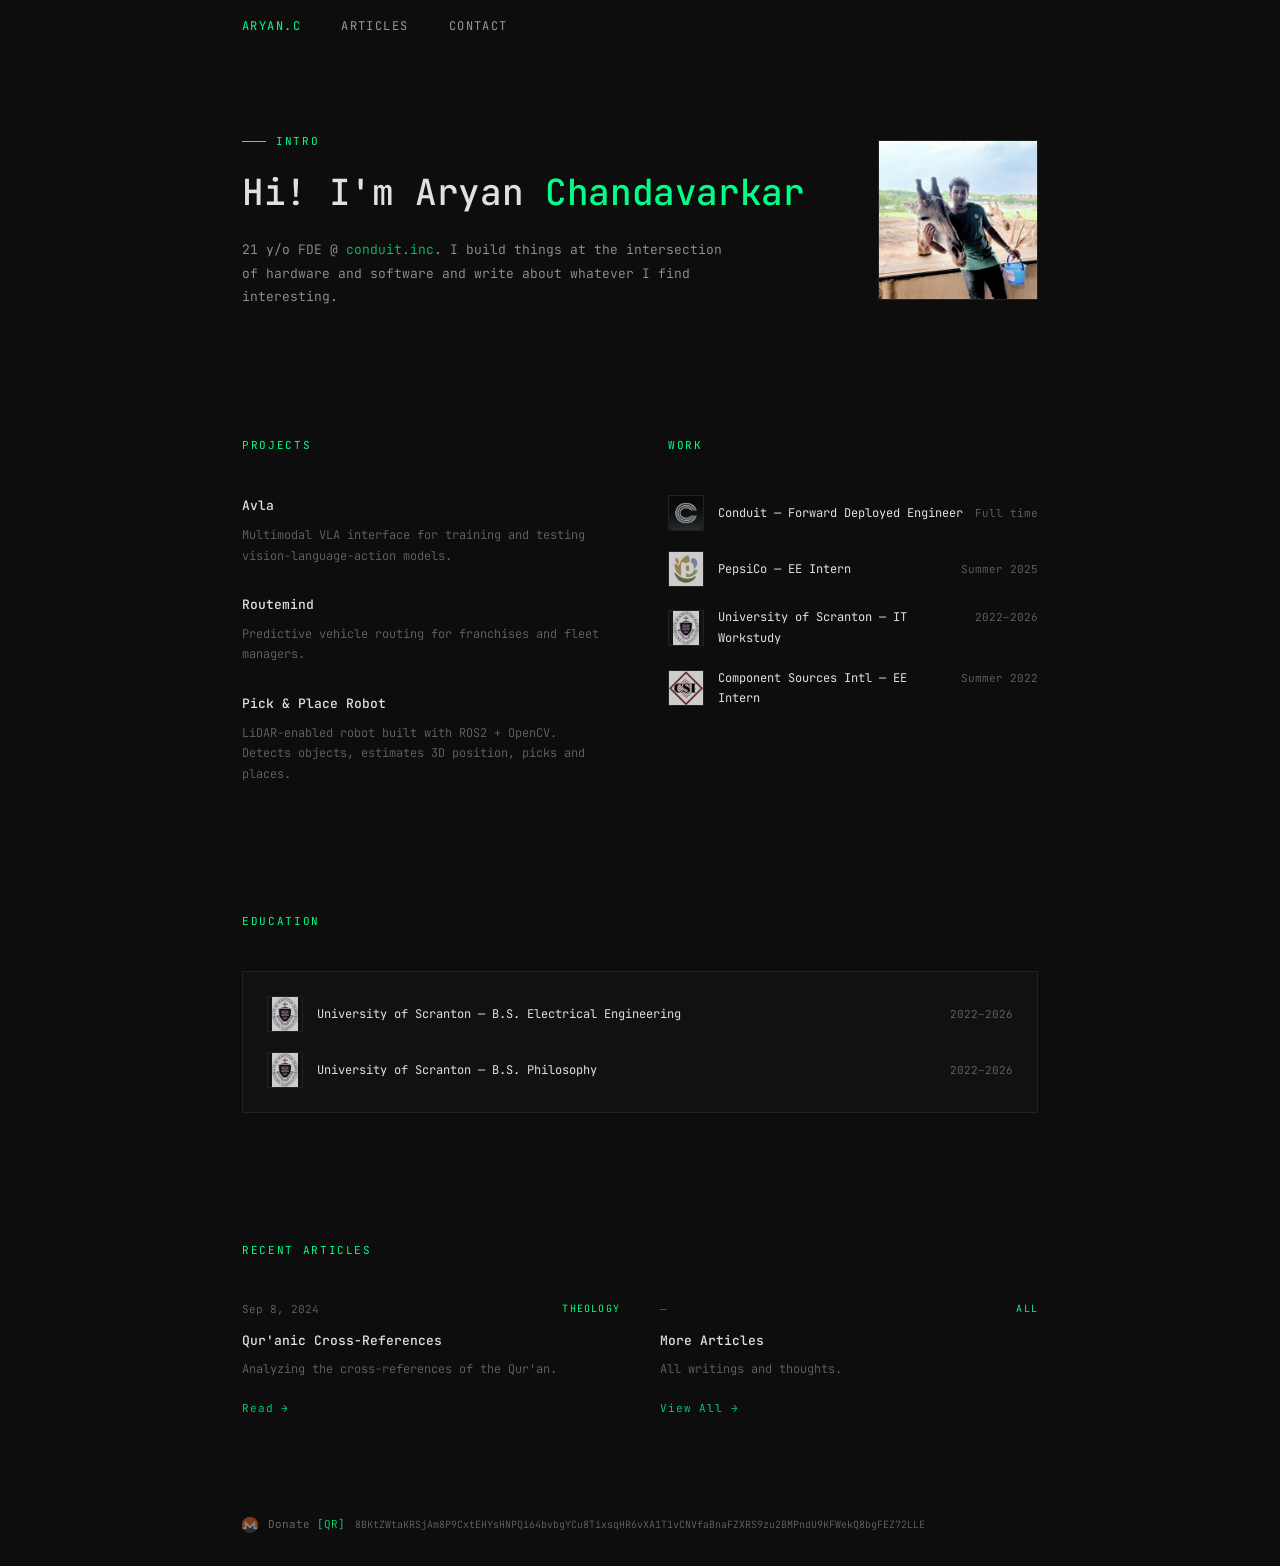
==== index.html @ 4fc1047e "index more friendly lol" ====
<!DOCTYPE html>
<html lang="en">
<head>
    <meta charset="UTF-8">
    <meta name="viewport" content="width=device-width, initial-scale=1.0">
    <title>Aryan Chandavarkar</title>
    <link rel="stylesheet" href="styles.css">
</head>
<body>
    <nav class="top-nav">
        <ul>
            <li><a href="index.html">aryan.c</a></li>
            <li><a href="articles">Articles</a></li>
            <li><a href="contact">Contact</a></li>
        </ul>
    </nav>
    <main>
        <section class="hero">
            <div class="hero-content">
                <div class="hero-text">
                    <div class="hero-label">intro</div>
                    <h1>Hi! I'm Aryan <span>Chandavarkar</span></h1>
                    <p class="hero-description">21 y/o FDE @ <a href="https://conduit.inc">conduit.inc</a>. I build things at the intersection of hardware and software and write about whatever I find interesting.</p>


                </div>
                <div class="hero-image">
                    <img src="giraffepic.jpg" alt="Aryan Chandavarkar" class="profile-pic">
                </div>
            </div>
        </section>

        <section class="projects-work-section">
            <div class="projects-work-grid">
                <div class="projects-section">
                    <div class="section-header">
                        <span class="section-label">Projects</span>
                    </div>
                    <div class="project-list">
                        <div class="project-item">
                            <h3><a href="https://avla.ai">Avla</a></h3>
                            <p class="project-description">Multimodal VLA interface for training and testing vision-language-action models.</p>
                        </div>
                        <div class="project-item">
                            <h3><a href="https://routemind.org">Routemind</a></h3>
                            <p class="project-description">Predictive vehicle routing for franchises and fleet managers.</p>
                        </div>
                        <div class="project-item">
                            <h3>Pick & Place Robot</h3>
                            <p class="project-description">LiDAR-enabled robot built with ROS2 + OpenCV. Detects objects, estimates 3D position, picks and places.</p>
                        </div>
                    </div>
                </div>

                <div class="work-section">
                    <div class="section-header">
                        <span class="section-label">Work</span>
                    </div>
                    <div class="work-list">
                        <div class="work-item">
                            <div class="work-logo">
                                <img src="conduitlogo.png" alt="Conduit">
                            </div>
                            <div class="work-content">
                                <div class="work-title-row">
                                    <span class="work-company-title">Conduit — Forward Deployed Engineer</span>
                                    <span class="work-date">Full time</span>
                                </div>
                            </div>
                        </div>
                        <div class="work-item">
                            <div class="work-logo">
                                <img src="pepsilogo.jpg" alt="PepsiCo">
                            </div>
                            <div class="work-content">
                                <div class="work-title-row">
                                    <span class="work-company-title">PepsiCo — EE Intern</span>
                                    <span class="work-date">Summer 2025</span>
                                </div>
                            </div>
                        </div>
                        <div class="work-item">
                            <div class="work-logo">
                                <img src="uofslogo.jpg" alt="University of Scranton">
                            </div>
                            <div class="work-content">
                                <div class="work-title-row">
                                    <span class="work-company-title">University of Scranton — IT Workstudy</span>
                                    <span class="work-date">2022–2026</span>
                                </div>
                            </div>
                        </div>
                        <div class="work-item">
                            <div class="work-logo">
                                <img src="csilogo.jpg" alt="Component Sources International">
                            </div>
                            <div class="work-content">
                                <div class="work-title-row">
                                    <span class="work-company-title">Component Sources Intl — EE Intern</span>
                                    <span class="work-date">Summer 2022</span>
                                </div>
                            </div>
                        </div>
                    </div>
                </div>
            </div>
        </section>

        <section class="education-section">
            <div class="section-header">
                <span class="section-label">Education</span>
            </div>
            <div class="education-box">
                <div class="work-list">
                    <div class="work-item">
                        <div class="work-logo">
                            <img src="uofslogo.jpg" alt="University of Scranton">
                        </div>
                        <div class="work-content">
                            <div class="work-title-row">
                                <span class="work-company-title">University of Scranton — B.S. Electrical Engineering</span>
                                <span class="work-date">2022–2026</span>
                            </div>
                        </div>
                    </div>
                    <div class="work-item">
                        <div class="work-logo">
                            <img src="uofslogo.jpg" alt="University of Scranton">
                        </div>
                        <div class="work-content">
                            <div class="work-title-row">
                                <span class="work-company-title">University of Scranton — B.S. Philosophy</span>
                                <span class="work-date">2022–2026</span>
                            </div>
                        </div>
                    </div>
                </div>
            </div>
        </section>

        <section class="recent-articles">
            <div class="section-header">
                <span class="section-label">Recent Articles</span>
            </div>
            <div class="articles-grid">
                <article class="article-card">
                    <div class="article-meta">
                        <span class="article-date">Sep 8, 2024</span>
                        <span class="article-category">Theology</span>
                    </div>
                    <h3><a href="articles/theology/Quranic/QuranicCrossReferences.html">Qur'anic Cross-References</a></h3>
                    <p>Analyzing the cross-references of the Qur'an.</p>
                    <a href="articles/theology/Quranic/QuranicCrossReferences.html" class="read-more">Read →</a>
                </article>
                <article class="article-card">
                    <div class="article-meta">
                        <span class="article-date">—</span>
                        <span class="article-category">All</span>
                    </div>
                    <h3><a href="articles">More Articles</a></h3>
                    <p>All writings and thoughts.</p>
                    <a href="articles" class="read-more">View All →</a>
                </article>
            </div>
        </section>
    </main>

    <footer class="thin-footer">
        <div class="footer-content">
            <div class="wallet-box">
                <img src="monero_logo.png" alt="XMR" class="monero-logo">
                <span>Donate <a href="XMRQRCode">[QR]</a></span>
                <span class="monero-text">8BKtZWtaKRSjAm8P9CxtEHYsHNPQi64bvbgYCu8TixsqHR6vXA1T1vCNVfaBnaFZXRS9zu2BMPndU9KFWekQ8bgFEZ72LLE</span>
            </div>
        </div>
    </footer>
</body>
</html>
---- styles.css ----
@import url('https://fonts.googleapis.com/css2?family=JetBrains+Mono:wght@300;400;500;700&display=swap');

*, *::before, *::after {
    box-sizing: border-box;
    margin: 0;
    padding: 0;
}

:root {
    --bg: #0d0d0d;
    --surface: #111111;
    --border: #222222;
    --accent: #00ff88;
    --accent-dim: #00cc66;
    --text: #e0e0e0;
    --text-muted: #666666;
    --text-dim: #999999;
    --font: 'JetBrains Mono', 'Courier New', monospace;
}

body {
    font-family: var(--font);
    background-color: var(--bg);
    color: var(--text);
    margin: 0;
    padding: 0;
    display: flex;
    flex-direction: column;
    min-height: 100vh;
    line-height: 1.7;
    font-size: 14px;
}

.container {
    max-width: 860px;
    margin: 0 auto;
    padding: 0 32px;
}

/* Nav */
.top-nav {
    background-color: var(--bg);
    position: sticky;
    top: 0;
    z-index: 1000;
}

.top-nav ul {
    list-style: none;
    display: flex;
    align-items: center;
    max-width: 860px;
    margin: 0 auto;
    padding: 0 32px;
}

.top-nav ul li a {
    color: var(--text-dim);
    text-decoration: none;
    display: block;
    padding: 16px 20px;
    font-size: 12px;
    font-weight: 400;
    letter-spacing: 0.12em;
    text-transform: uppercase;
    transition: color 0.15s ease;
}

.top-nav ul li a:hover {
    color: var(--accent);
}

.top-nav ul li:first-child a {
    padding-left: 0;
    color: var(--accent);
}

/* Main */
main {
    flex: 1;
}

/* Hero */
.hero {
    padding: 80px 32px 64px;
    max-width: 860px;
    margin: 0 auto;
}

.hero-content {
    display: grid;
    grid-template-columns: 1fr auto;
    gap: 64px;
    align-items: center;
}

.hero-label {
    font-size: 11px;
    letter-spacing: 0.15em;
    text-transform: uppercase;
    color: var(--accent);
    margin-bottom: 20px;
    display: flex;
    align-items: center;
    gap: 10px;
}

.hero-label::before {
    content: '';
    display: inline-block;
    width: 24px;
    height: 1px;
    background: var(--accent);
}

.hero-text h1 {
    font-size: 36px;
    font-weight: 500;
    color: var(--text);
    line-height: 1.2;
    margin-bottom: 24px;
    letter-spacing: -0.01em;
}

.hero-text h1 span {
    color: var(--accent);
}

.hero-description {
    font-size: 13px;
    color: var(--text-dim);
    line-height: 1.8;
    max-width: 480px;
    font-weight: 300;
}

.hero-description a {
    color: var(--accent-dim);
    text-decoration: none;
    transition: color 0.15s ease;
}

.hero-description a:hover {
    color: var(--accent);
}

.hero-image {
    flex-shrink: 0;
}

.profile-pic {
    width: 160px;
    height: 160px;
    object-fit: cover;
    border: 1px solid var(--border);
    display: block;
    filter: grayscale(30%);
}

/* Sections */
.projects-work-section,
.education-section,
.contact-section,
.recent-articles {
    padding: 64px 32px;
    max-width: 860px;
    margin: 0 auto;
}

.contact-section .contact-list {
    margin-top: 0;
}

.section-header {
    display: flex;
    align-items: center;
    gap: 14px;
    margin-bottom: 40px;
}

.section-label {
    font-size: 11px;
    letter-spacing: 0.15em;
    text-transform: uppercase;
    color: var(--accent);
}

.education-box {
    border: 1px solid var(--border);
    background: var(--surface);
    padding: 24px;
}

.projects-work-grid {
    display: grid;
    grid-template-columns: 1fr 1fr;
    gap: 56px;
}

.subsection-title {
    font-size: 11px;
    letter-spacing: 0.12em;
    text-transform: uppercase;
    color: var(--text-muted);
    margin-bottom: 24px;
    font-weight: 400;
}

/* Projects */
.project-list {
    display: flex;
    flex-direction: column;
    gap: 28px;
}

.project-item {
    transition: all 0.15s ease;
}

.project-item h3 {
    font-size: 13px;
    font-weight: 500;
    color: var(--text);
    margin-bottom: 8px;
}

.project-item h3 a {
    color: var(--text);
    text-decoration: none;
    transition: color 0.15s ease;
}

.project-item h3 a:hover {
    color: var(--accent);
}

.project-description {
    font-size: 12px;
    color: var(--text-muted);
    line-height: 1.7;
    font-weight: 300;
}

.project-description a {
    color: var(--accent-dim);
    text-decoration: none;
}

.project-description a:hover {
    color: var(--accent);
}

/* Work */
.work-list {
    display: flex;
    flex-direction: column;
    gap: 20px;
}

.work-item {
    display: flex;
    align-items: center;
    gap: 14px;
    transition: all 0.15s ease;
}

.work-logo {
    width: 36px;
    height: 36px;
    flex-shrink: 0;
    overflow: hidden;
    border: 1px solid var(--border);
    background: var(--surface);
    display: flex;
    align-items: center;
    justify-content: center;
}

.work-logo img {
    width: 100%;
    height: 100%;
    object-fit: contain;
    filter: grayscale(60%) brightness(0.8);
}

.work-content {
    flex: 1;
}

.work-title-row {
    display: flex;
    justify-content: space-between;
    align-items: baseline;
    gap: 12px;
}

.work-company-title {
    font-size: 12px;
    color: var(--text);
    font-weight: 400;
    flex: 1;
}

.work-date {
    font-size: 11px;
    color: var(--text-muted);
    white-space: nowrap;
    font-weight: 300;
}

/* Articles */
.section-title {
    display: none;
}

.articles-grid {
    display: grid;
    grid-template-columns: repeat(auto-fit, minmax(280px, 1fr));
    gap: 40px;
}

.article-card {
    padding: 0;
}

.article-meta {
    display: flex;
    justify-content: space-between;
    align-items: center;
    margin-bottom: 14px;
}

.article-date {
    font-size: 11px;
    color: var(--text-muted);
    font-weight: 300;
}

.article-category {
    font-size: 10px;
    letter-spacing: 0.12em;
    text-transform: uppercase;
    color: var(--accent);
    font-weight: 400;
}

.article-card h3 {
    font-size: 13px;
    font-weight: 500;
    color: var(--text);
    margin-bottom: 10px;
    line-height: 1.4;
}

.article-card h3 a {
    color: var(--text);
    text-decoration: none;
    transition: color 0.15s ease;
}

.article-card h3 a:hover {
    color: var(--accent);
}

.article-card p {
    font-size: 12px;
    color: var(--text-muted);
    margin-bottom: 16px;
    line-height: 1.6;
    font-weight: 300;
}

.read-more {
    font-size: 11px;
    color: var(--accent-dim);
    text-decoration: none;
    letter-spacing: 0.08em;
    transition: color 0.15s ease;
}

.read-more:hover {
    color: var(--accent);
}

/* Footer */
.thin-footer {
    padding: 32px;
    max-width: 860px;
    margin: 0 auto;
    width: 100%;
}

.footer-content {
    display: flex;
    align-items: center;
    gap: 12px;
}

.wallet-box {
    display: flex;
    align-items: center;
    gap: 10px;
    font-size: 11px;
    color: var(--text-muted);
}

.wallet-box img.monero-logo {
    height: 16px;
    opacity: 0.5;
}

.wallet-box a {
    color: var(--accent-dim);
    text-decoration: none;
}

.wallet-box a:hover {
    color: var(--accent);
}

.monero-text {
    font-size: 10px;
    color: var(--text-muted);
    word-break: break-all;
    font-weight: 300;
}

/* Page hero (Articles / Contact headers) */
.page-hero {
    padding: 64px 32px 48px;
    max-width: 860px;
    margin: 0 auto;
}

.page-hero h1 {
    font-size: 28px;
    font-weight: 500;
    color: var(--text);
    letter-spacing: -0.01em;
    margin-bottom: 12px;
}

.page-hero .page-subtitle {
    font-size: 13px;
    color: var(--text-dim);
    font-weight: 300;
    line-height: 1.8;
    max-width: 520px;
}

/* Generic prose page (Books / Contact) */
.prose-page {
    max-width: 860px;
    margin: 0 auto;
    padding: 48px 32px 96px;
}

.prose-page p {
    font-size: 13px;
    color: var(--text-dim);
    line-height: 1.9;
    font-weight: 300;
    margin-bottom: 16px;
}

.prose-page a {
    color: var(--accent-dim);
    text-decoration: none;
}

.prose-page a:hover {
    color: var(--accent);
}

.empty-state {
    font-size: 13px;
    color: var(--text-muted);
    font-weight: 300;
    padding: 24px 0;
    margin-top: 8px;
}

.contact-list {
    display: flex;
    flex-direction: column;
    gap: 18px;
    margin-top: 8px;
}

.contact-item {
    display: flex;
    align-items: baseline;
    gap: 20px;
}

.contact-label {
    font-size: 11px;
    letter-spacing: 0.1em;
    text-transform: uppercase;
    color: var(--text-muted);
    width: 90px;
    flex-shrink: 0;
}

.contact-value a {
    font-size: 13px;
    color: var(--text);
    text-decoration: none;
    transition: color 0.15s ease;
}

.contact-value a:hover {
    color: var(--accent);
}

/* Long-form article page */
.article-page {
    max-width: 720px;
    margin: 0 auto;
    padding: 56px 32px 96px;
}

.article-page .article-meta-top {
    display: flex;
    align-items: center;
    gap: 14px;
    margin-bottom: 24px;
    font-size: 11px;
    color: var(--text-muted);
}

.article-page .back-link {
    font-size: 11px;
    letter-spacing: 0.08em;
    text-transform: uppercase;
    color: var(--accent-dim);
    text-decoration: none;
}

.article-page .back-link:hover {
    color: var(--accent);
}

.article-page h1 {
    font-size: 26px;
    font-weight: 500;
    line-height: 1.35;
    letter-spacing: -0.01em;
    color: var(--text);
    margin-bottom: 40px;
}

.article-page h2 {
    font-size: 15px;
    font-weight: 500;
    color: var(--accent);
    margin-top: 48px;
    margin-bottom: 18px;
}

.article-page p {
    font-size: 13.5px;
    line-height: 1.9;
    color: var(--text-dim);
    font-weight: 300;
    margin-bottom: 20px;
}

.article-page strong {
    color: var(--text);
    font-weight: 500;
}

.article-page a {
    color: var(--accent-dim);
    text-decoration: none;
    border-bottom: 1px solid var(--border);
    transition: color 0.15s ease;
}

.article-page a:hover {
    color: var(--accent);
    border-color: var(--accent);
}

.article-page ul {
    list-style: none;
    margin: 28px 0;
    padding: 20px 24px;
    border: 1px solid var(--border);
    background: var(--surface);
}

.article-page li {
    font-size: 12.5px;
    color: var(--text-dim);
    line-height: 1.8;
    margin-bottom: 10px;
}

.article-page li:last-child {
    margin-bottom: 0;
}

.article-page .article-image {
    width: 100%;
    height: auto;
    display: block;
    border: 1px solid var(--border);
    background: var(--surface);
    padding: 8px;
    margin: 32px 0 10px;
    filter: grayscale(15%);
}

.article-page .image-caption {
    font-size: 11px;
    color: var(--text-muted);
    text-align: center;
    margin-bottom: 8px;
}

.article-page .images-grid {
    display: grid;
    grid-template-columns: 1fr;
    gap: 28px;
    margin: 36px 0;
}

@media (min-width: 700px) {
    .article-page .images-grid {
        grid-template-columns: 1fr 1fr;
    }
}

/* Donation / QR page */
.donate-page {
    max-width: 480px;
    margin: 0 auto;
    padding: 96px 32px;
    text-align: center;
}

.donate-page .qr-image {
    width: 100%;
    max-width: 300px;
    border: 1px solid var(--border);
    background: var(--surface);
    padding: 16px;
    margin: 0 auto 28px;
    display: block;
}

.donate-page .thank-you {
    font-size: 13px;
    color: var(--text-dim);
    font-weight: 300;
    margin-bottom: 20px;
}

.donate-page .wallet-address {
    font-size: 10px;
    color: var(--text-muted);
    word-break: break-all;
    line-height: 1.7;
}

/* Responsive */
@media (max-width: 700px) {
    .container,
    .hero,
    .projects-work-section,
    .education-section,
    .contact-section,
    .recent-articles,
    .page-hero,
    .prose-page,
    .article-page,
    .thin-footer {
        padding-left: 20px;
        padding-right: 20px;
    }

    .article-page h1 {
        font-size: 21px;
    }

    .page-hero h1 {
        font-size: 22px;
    }

    .contact-item {
        flex-direction: column;
        gap: 4px;
    }

    .top-nav ul {
        padding: 0 20px;
    }

    .hero-content {
        grid-template-columns: 1fr;
        gap: 32px;
    }

    .hero-image {
        display: none;
    }

    .hero {
        padding: 48px 20px 40px;
    }

    .hero-text h1 {
        font-size: 26px;
    }

    .projects-work-grid {
        grid-template-columns: 1fr;
        gap: 40px;
    }

    .articles-grid {
        grid-template-columns: 1fr;
    }

    .work-title-row {
        flex-direction: column;
        gap: 4px;
    }

    .thin-footer {
        padding: 24px 20px;
    }

    .footer-content {
        flex-direction: column;
        align-items: flex-start;
    }
}
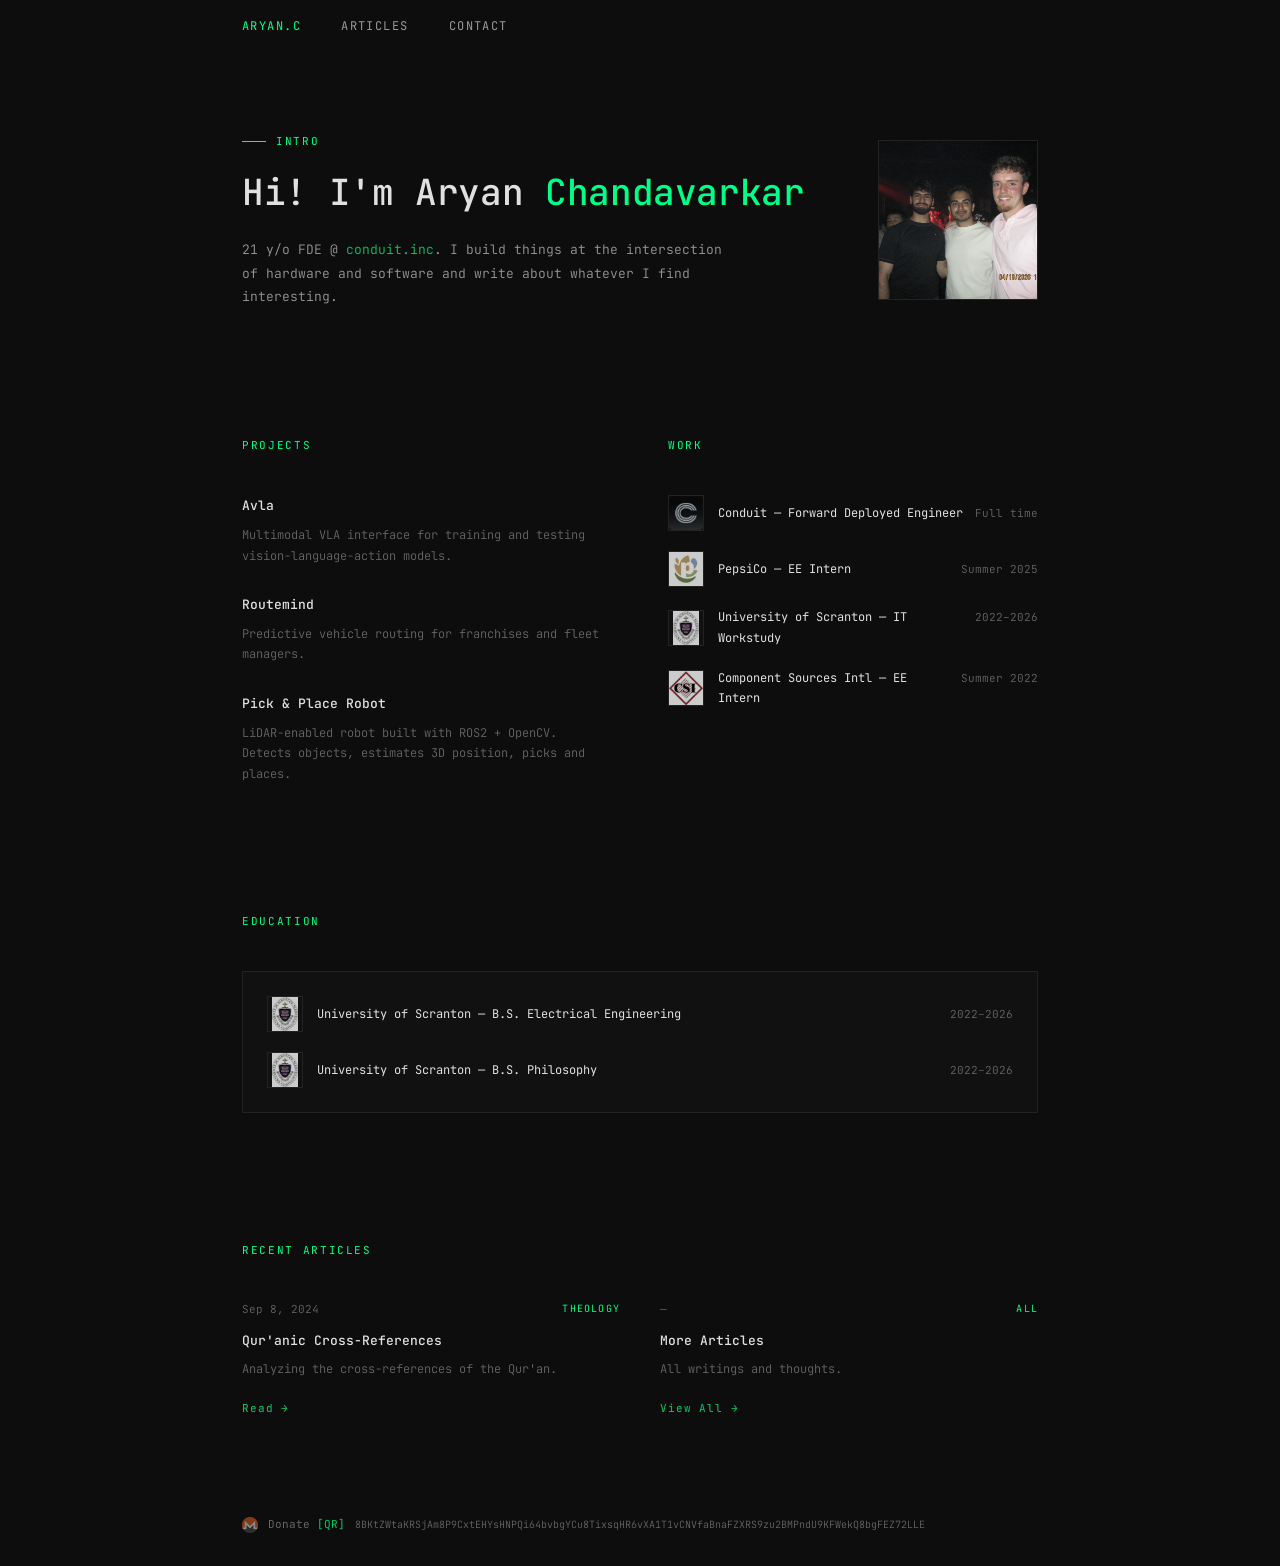
==== commit 2899099c: "Update site content and fix gitignore rules" ====
--- a/index.html
+++ b/index.html
@@ -20,12 +20,12 @@
                 <div class="hero-text">
                     <div class="hero-label">intro</div>
                     <h1>Hi! I'm Aryan <span>Chandavarkar</span></h1>
-                    <p class="hero-description">21 y/o FDE @ <a href="https://conduit.inc">conduit.inc</a>. I build things at the intersection of hardware and software and write about whatever I find interesting.</p>
+                    <p class="hero-description">21 y/o FDE @ <a href="https://conduit.inc" target="_blank">conduit.inc</a>. I build things at the intersection of hardware and software and write about whatever I find interesting.</p>
 
 
                 </div>
                 <div class="hero-image">
-                    <img src="giraffepic.jpg" alt="Aryan Chandavarkar" class="profile-pic">
+                    <img src="aryanAlexAndrew.jpg" alt="Aryan Chandavarkar" class="profile-pic">
                 </div>
             </div>
         </section>
@@ -38,11 +38,11 @@
                     </div>
                     <div class="project-list">
                         <div class="project-item">
-                            <h3><a href="https://avla.ai">Avla</a></h3>
+                            <h3><a href="https://avla.ai" target="_blank" >Avla</a></h3>
                             <p class="project-description">Multimodal VLA interface for training and testing vision-language-action models.</p>
                         </div>
                         <div class="project-item">
-                            <h3><a href="https://routemind.org">Routemind</a></h3>
+                            <h3><a href="https://routemind.org" target="_blank" >Routemind</a></h3>
                             <p class="project-description">Predictive vehicle routing for franchises and fleet managers.</p>
                         </div>
                         <div class="project-item">
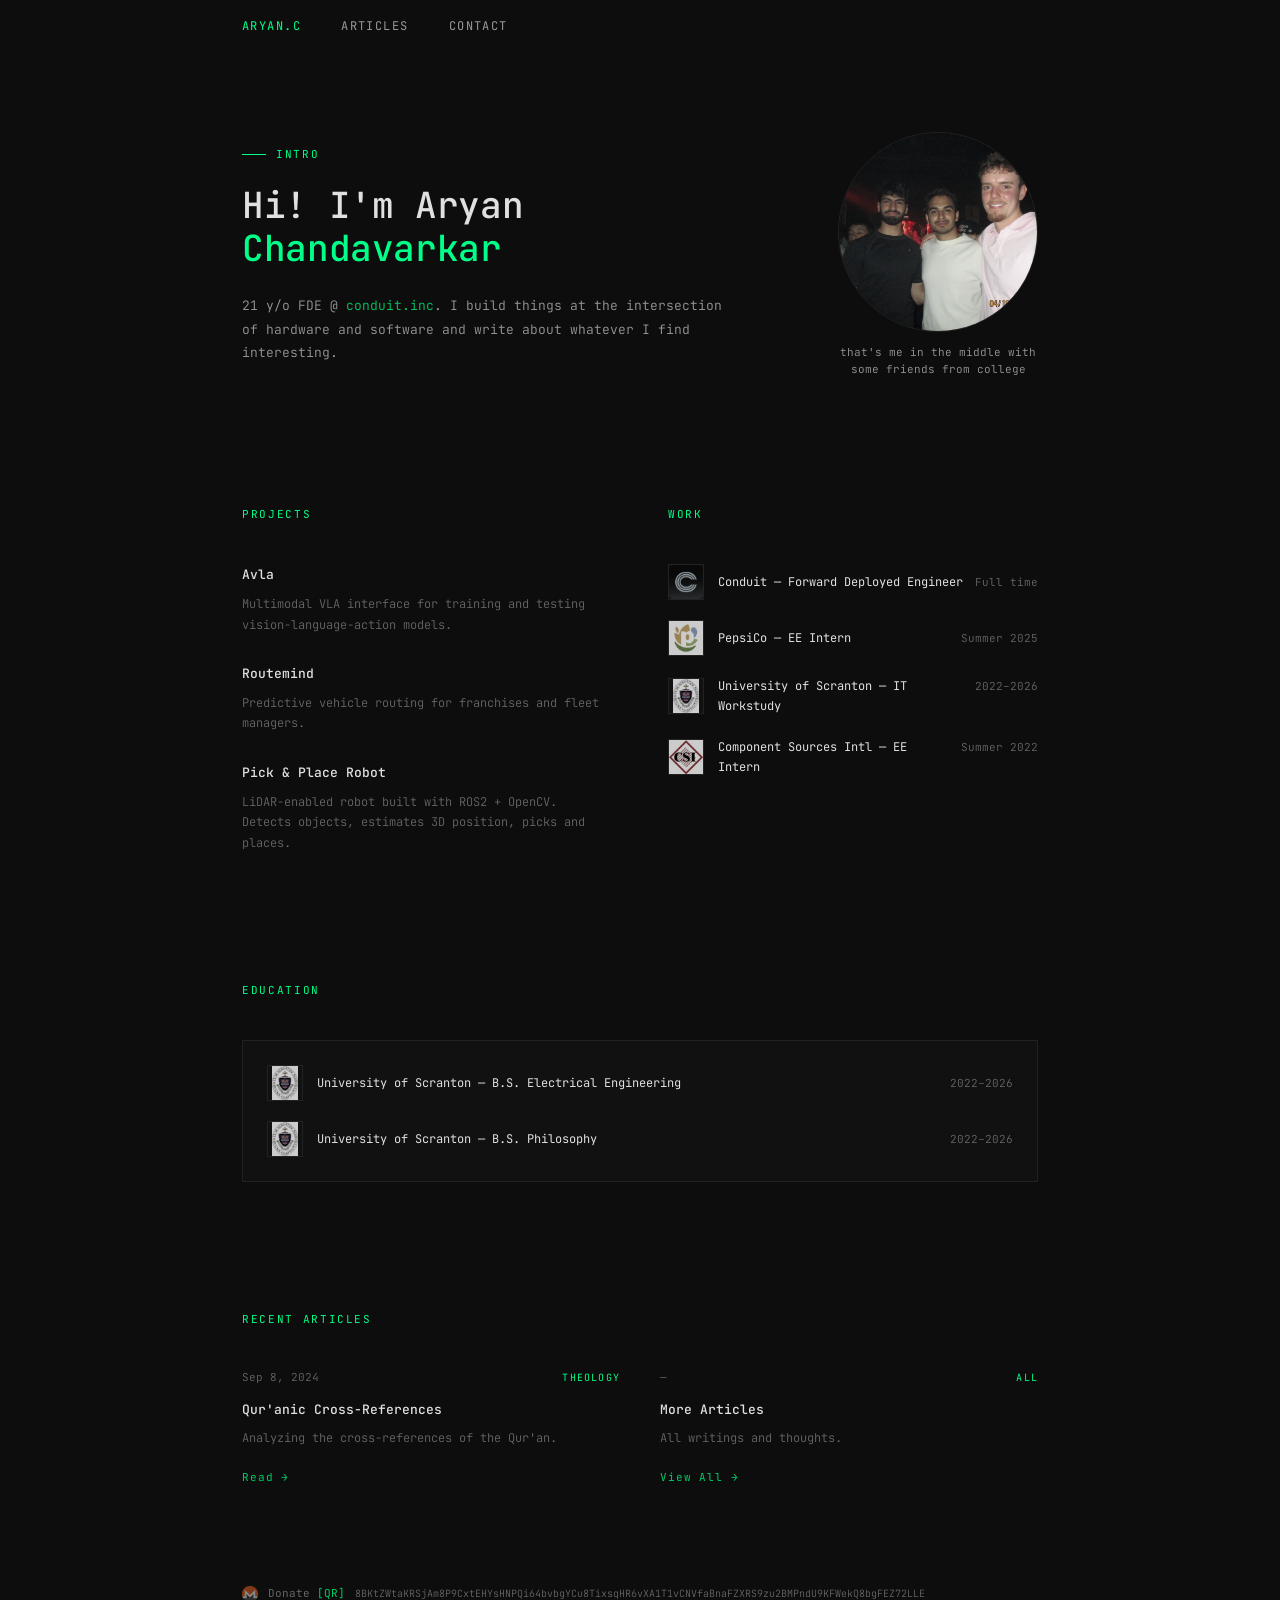
==== commit 7e8315ce: "new pic edits + caption" ====
--- a/index.html
+++ b/index.html
@@ -26,6 +26,7 @@
                 </div>
                 <div class="hero-image">
                     <img src="aryanAlexAndrew.jpg" alt="Aryan Chandavarkar" class="profile-pic">
+                    <p class="hero-image-caption">that's me in the middle with some friends from college</p>
                 </div>
             </div>
         </section>
--- a/styles.css
+++ b/styles.css
@@ -149,12 +149,23 @@
 }
 
 .profile-pic {
-    width: 160px;
-    height: 160px;
+    width: 200px;
+    height: 200px;
     object-fit: cover;
     border: 1px solid var(--border);
+    border-radius: 50%;
     display: block;
     filter: grayscale(30%);
+}
+
+.hero-image-caption {
+    margin-top: 12px;
+    max-width: 200px;
+    font-size: 11px;
+    line-height: 1.5;
+    color: var(--text-dim);
+    text-align: center;
+    font-weight: 300;
 }
 
 /* Sections */
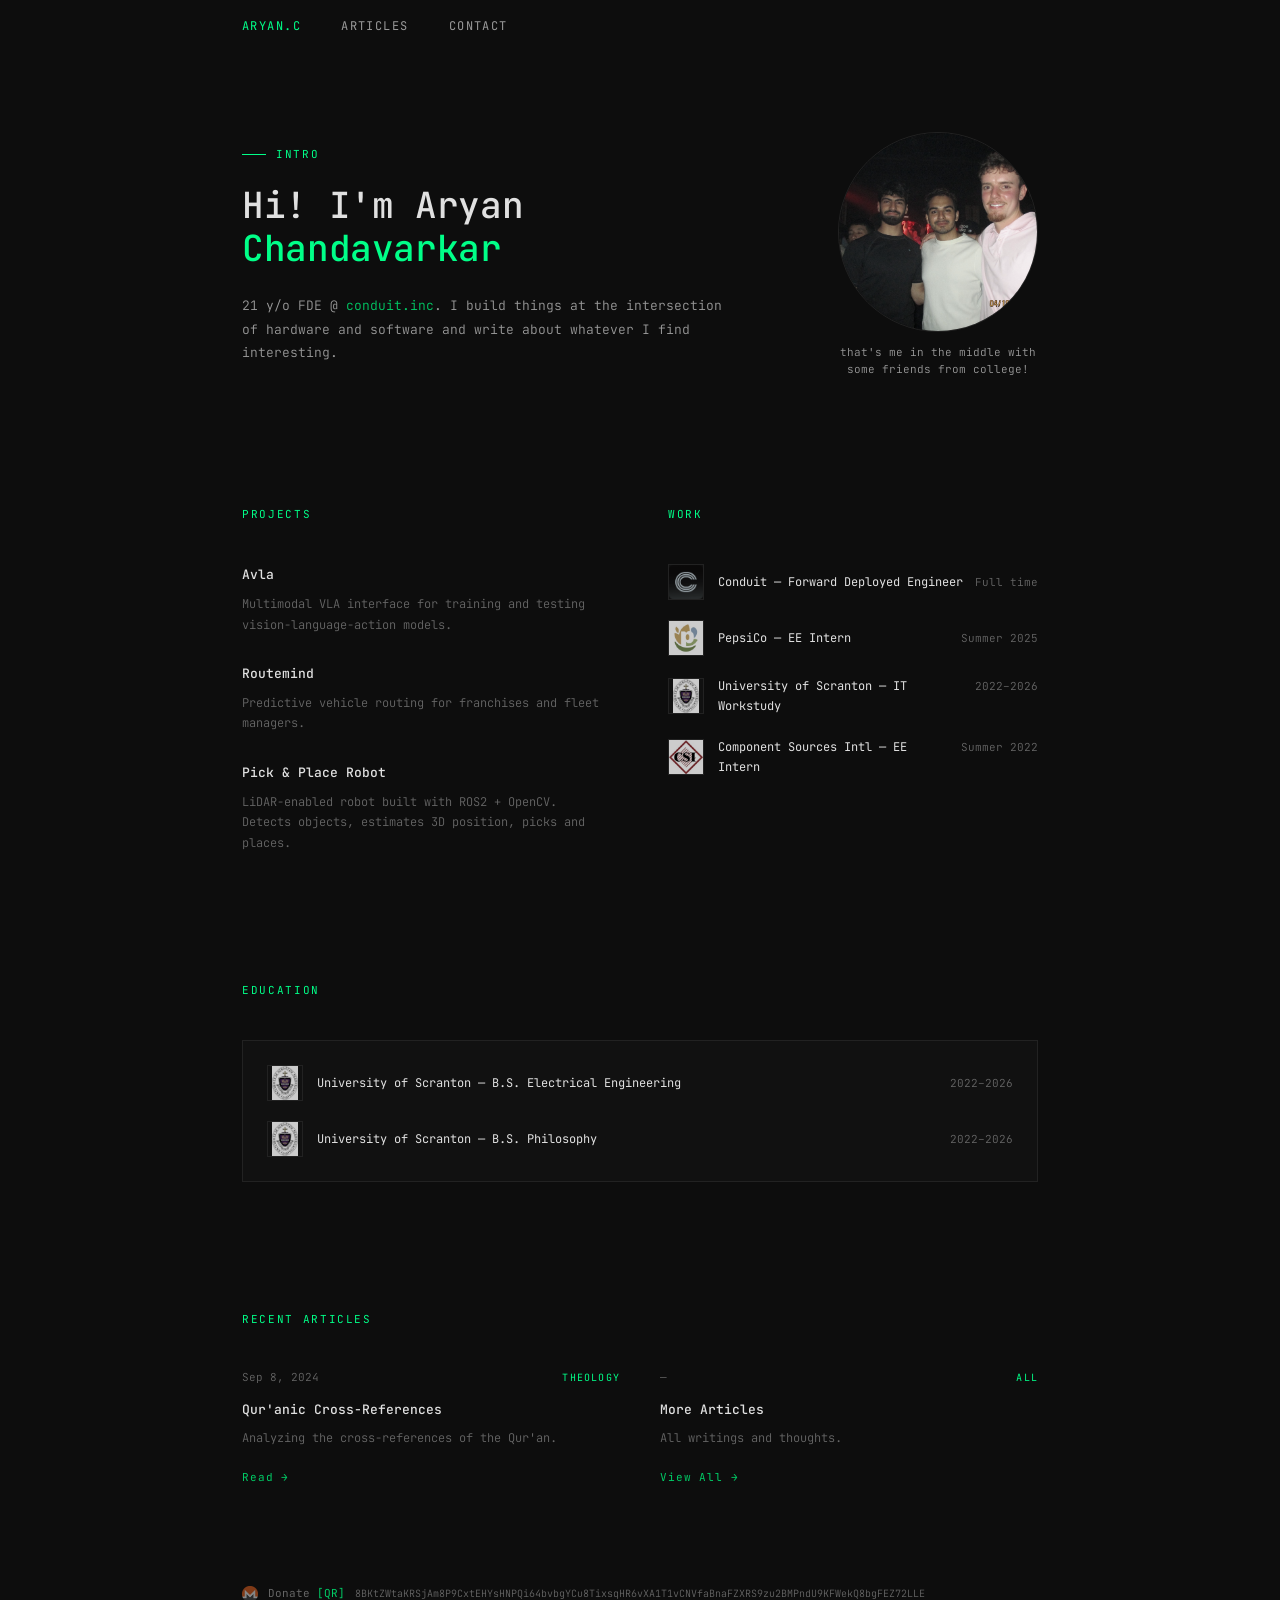
==== commit 94c452a3: "!" ====
--- a/index.html
+++ b/index.html
@@ -26,7 +26,7 @@
                 </div>
                 <div class="hero-image">
                     <img src="aryanAlexAndrew.jpg" alt="Aryan Chandavarkar" class="profile-pic">
-                    <p class="hero-image-caption">that's me in the middle with some friends from college</p>
+                    <p class="hero-image-caption">that's me in the middle with some friends from college!</p>
                 </div>
             </div>
         </section>
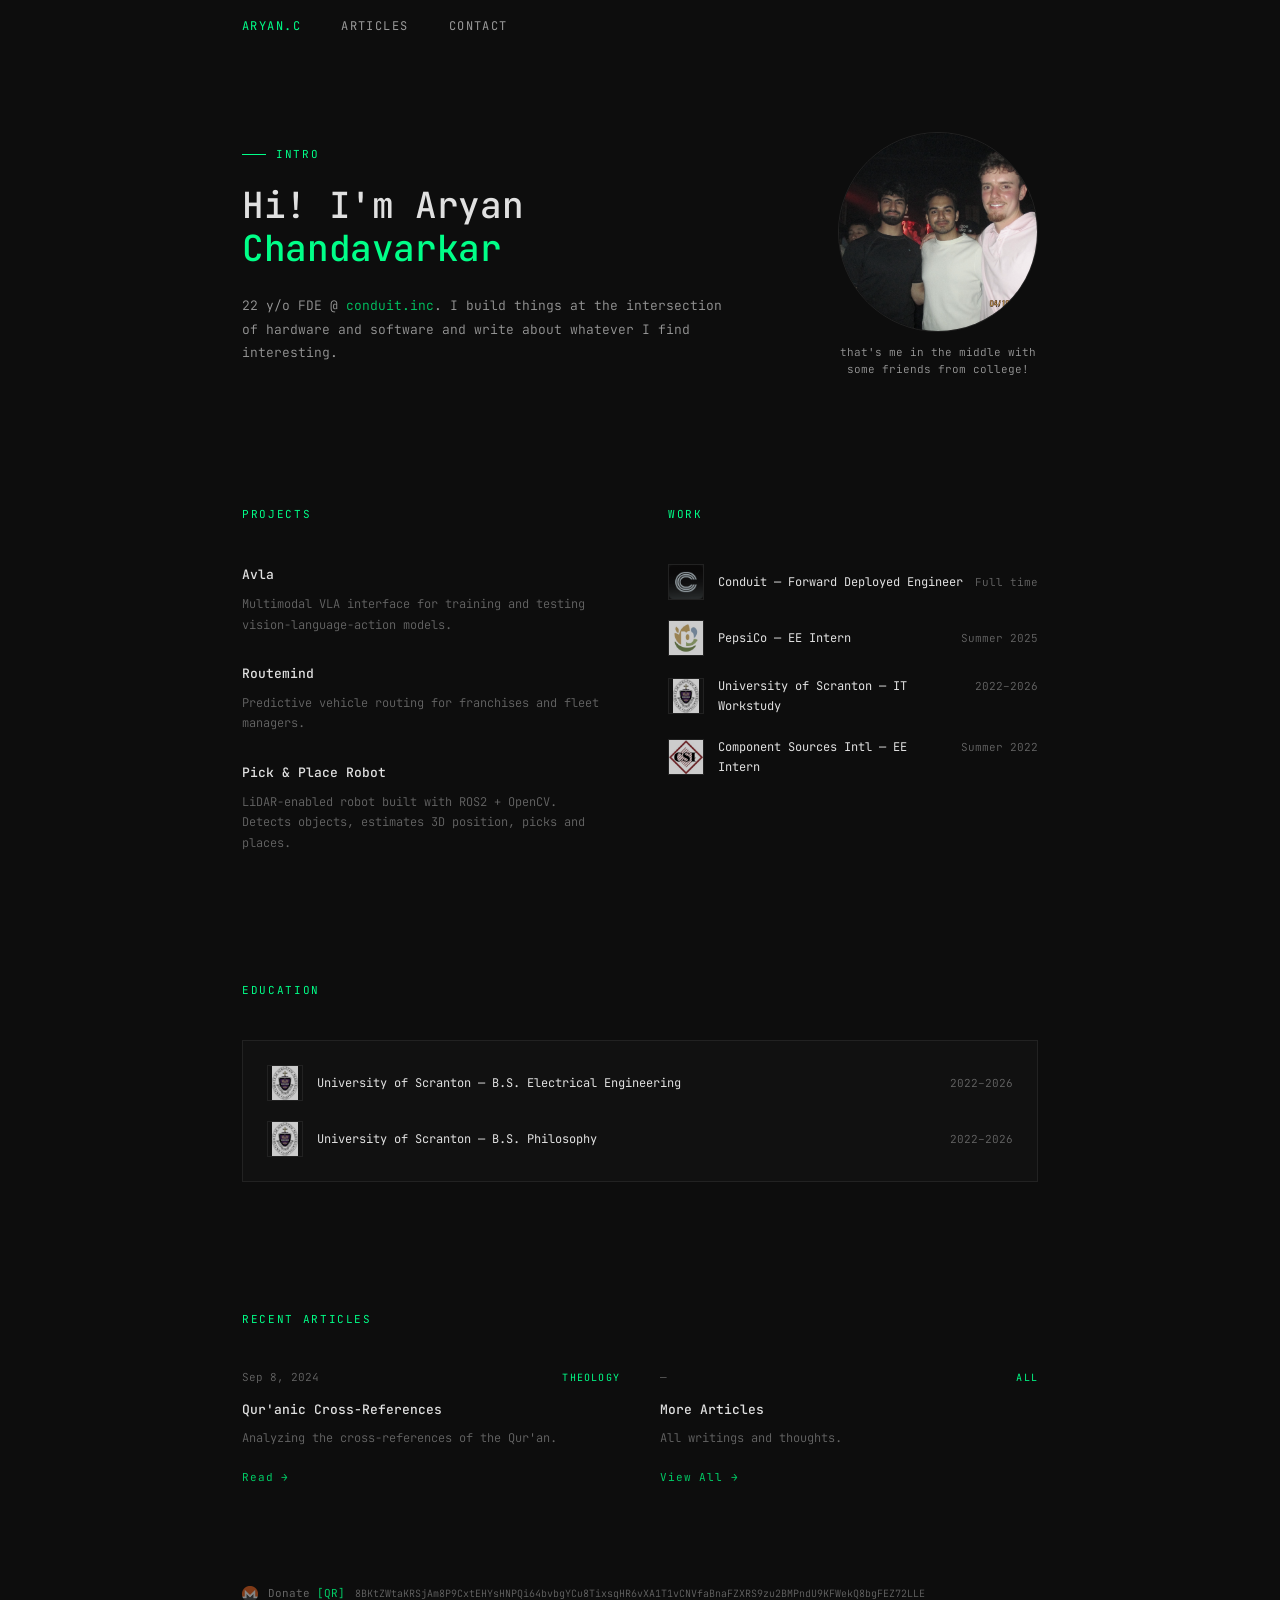
==== commit 1fbf748a: "update age" ====
--- a/index.html
+++ b/index.html
@@ -20,7 +20,7 @@
                 <div class="hero-text">
                     <div class="hero-label">intro</div>
                     <h1>Hi! I'm Aryan <span>Chandavarkar</span></h1>
-                    <p class="hero-description">21 y/o FDE @ <a href="https://conduit.inc" target="_blank">conduit.inc</a>. I build things at the intersection of hardware and software and write about whatever I find interesting.</p>
+                    <p class="hero-description">22 y/o FDE @ <a href="https://conduit.inc" target="_blank">conduit.inc</a>. I build things at the intersection of hardware and software and write about whatever I find interesting.</p>
 
 
                 </div>
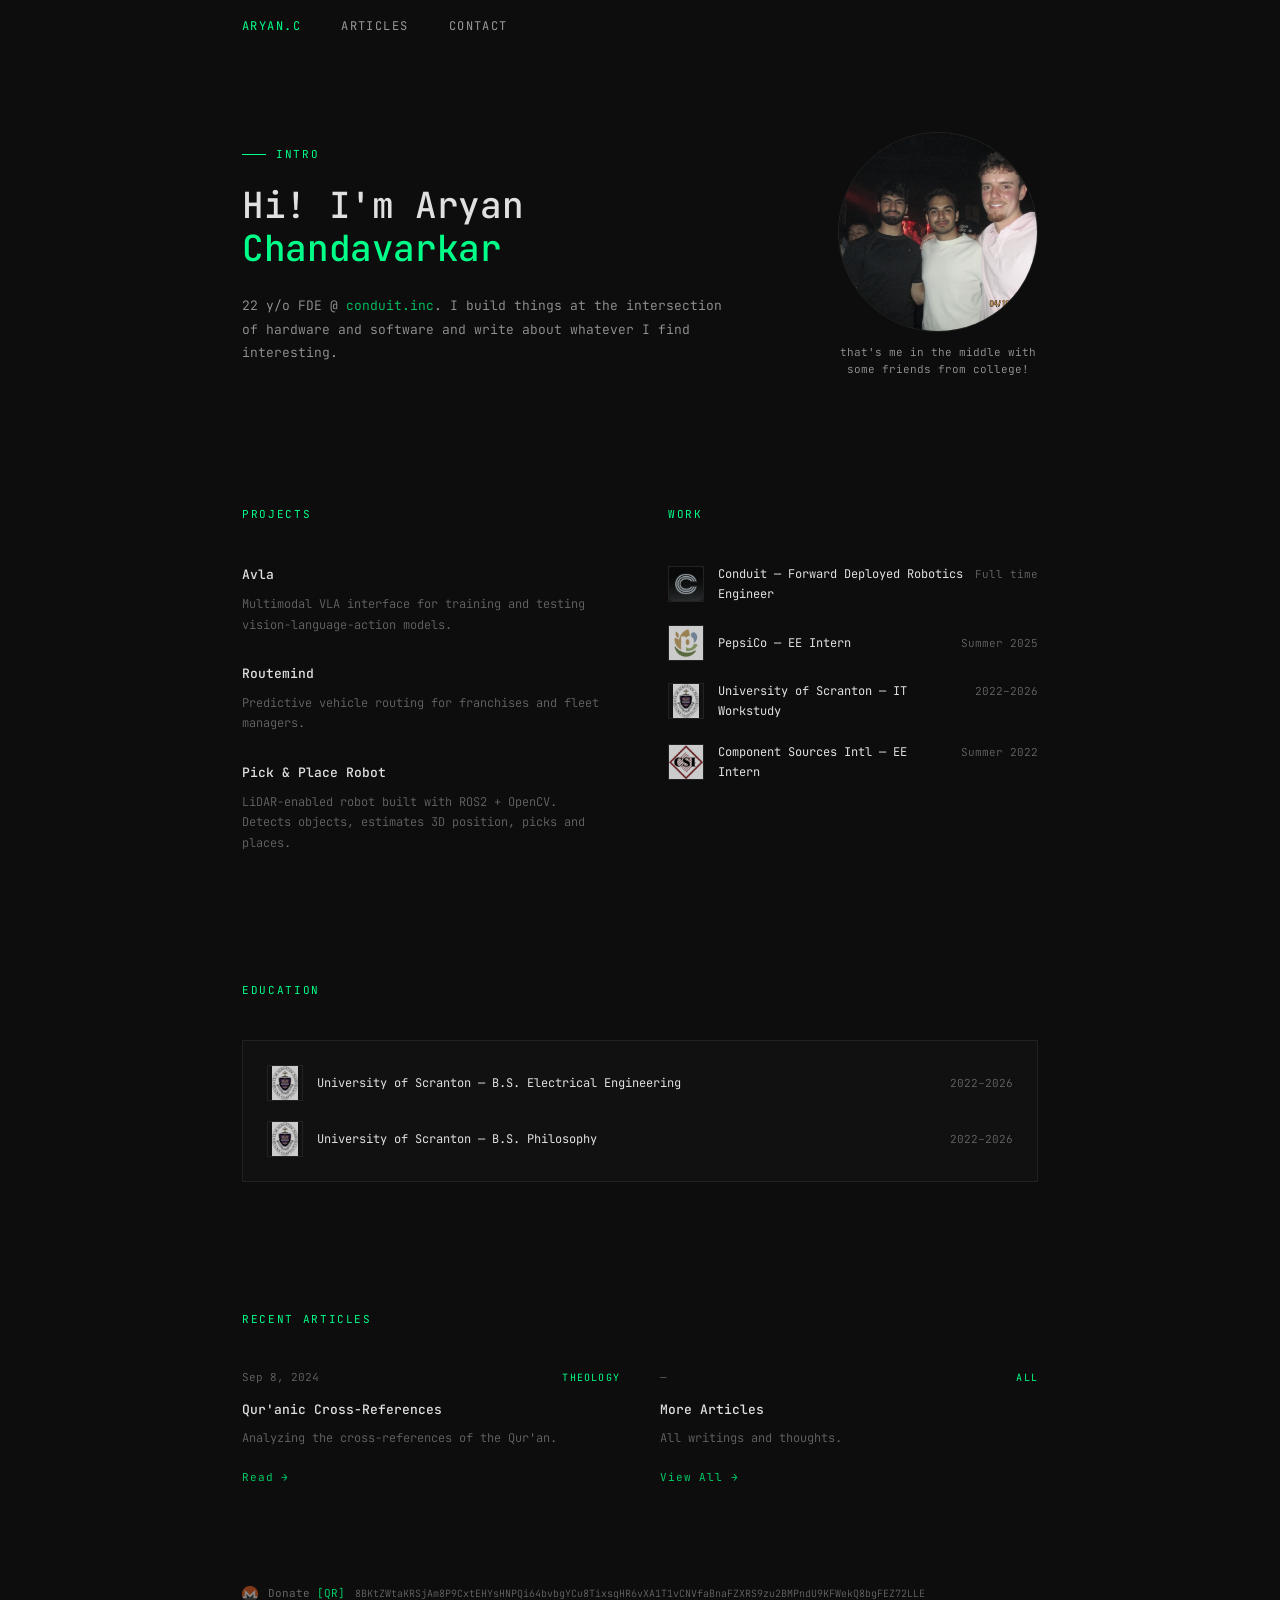
==== commit 2bfa5f33: "robotics" ====
--- a/index.html
+++ b/index.html
@@ -64,7 +64,7 @@
                             </div>
                             <div class="work-content">
                                 <div class="work-title-row">
-                                    <span class="work-company-title">Conduit — Forward Deployed Engineer</span>
+                                    <span class="work-company-title">Conduit — Forward Deployed Robotics Engineer</span>
                                     <span class="work-date">Full time</span>
                                 </div>
                             </div>
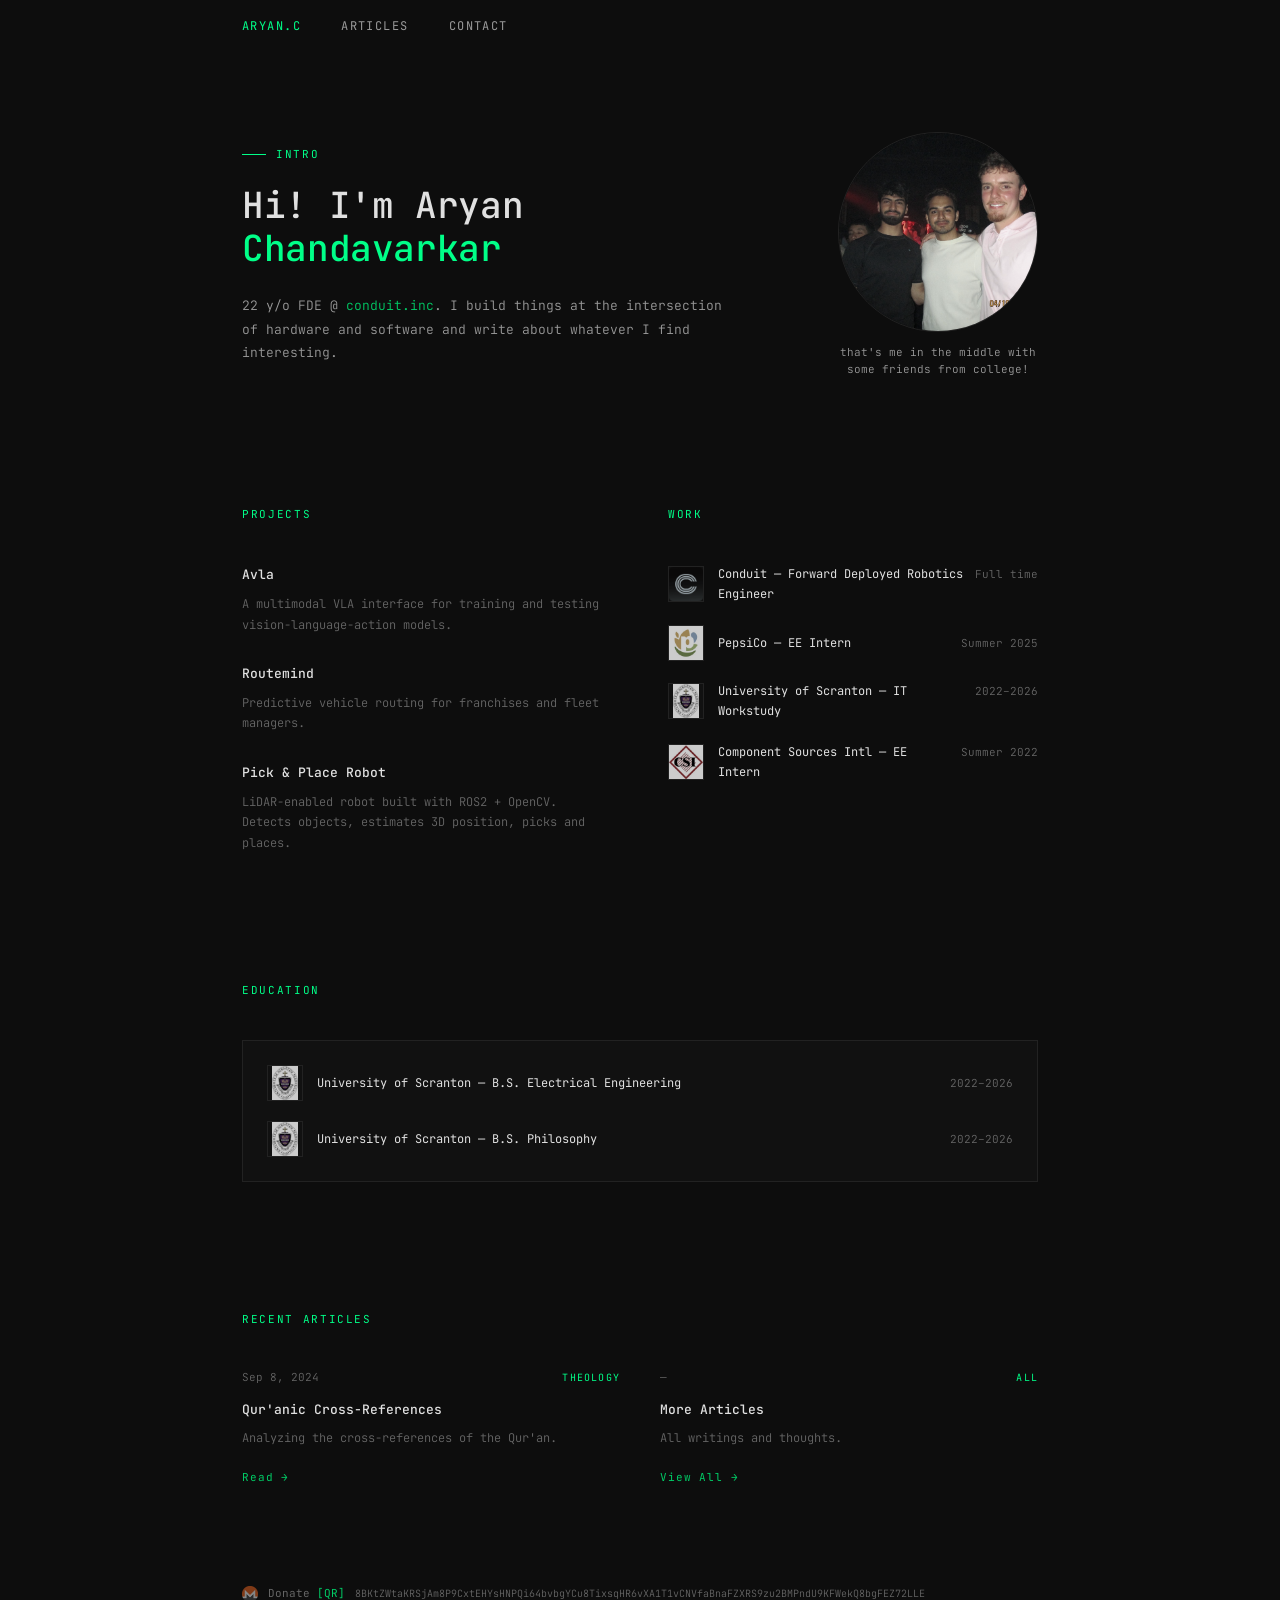
==== commit 3d282927: "avla" ====
--- a/index.html
+++ b/index.html
@@ -40,7 +40,7 @@
                     <div class="project-list">
                         <div class="project-item">
                             <h3><a href="https://avla.ai" target="_blank" >Avla</a></h3>
-                            <p class="project-description">Multimodal VLA interface for training and testing vision-language-action models.</p>
+                            <p class="project-description">A multimodal VLA interface for training and testing vision-language-action models.</p>
                         </div>
                         <div class="project-item">
                             <h3><a href="https://routemind.org" target="_blank" >Routemind</a></h3>
